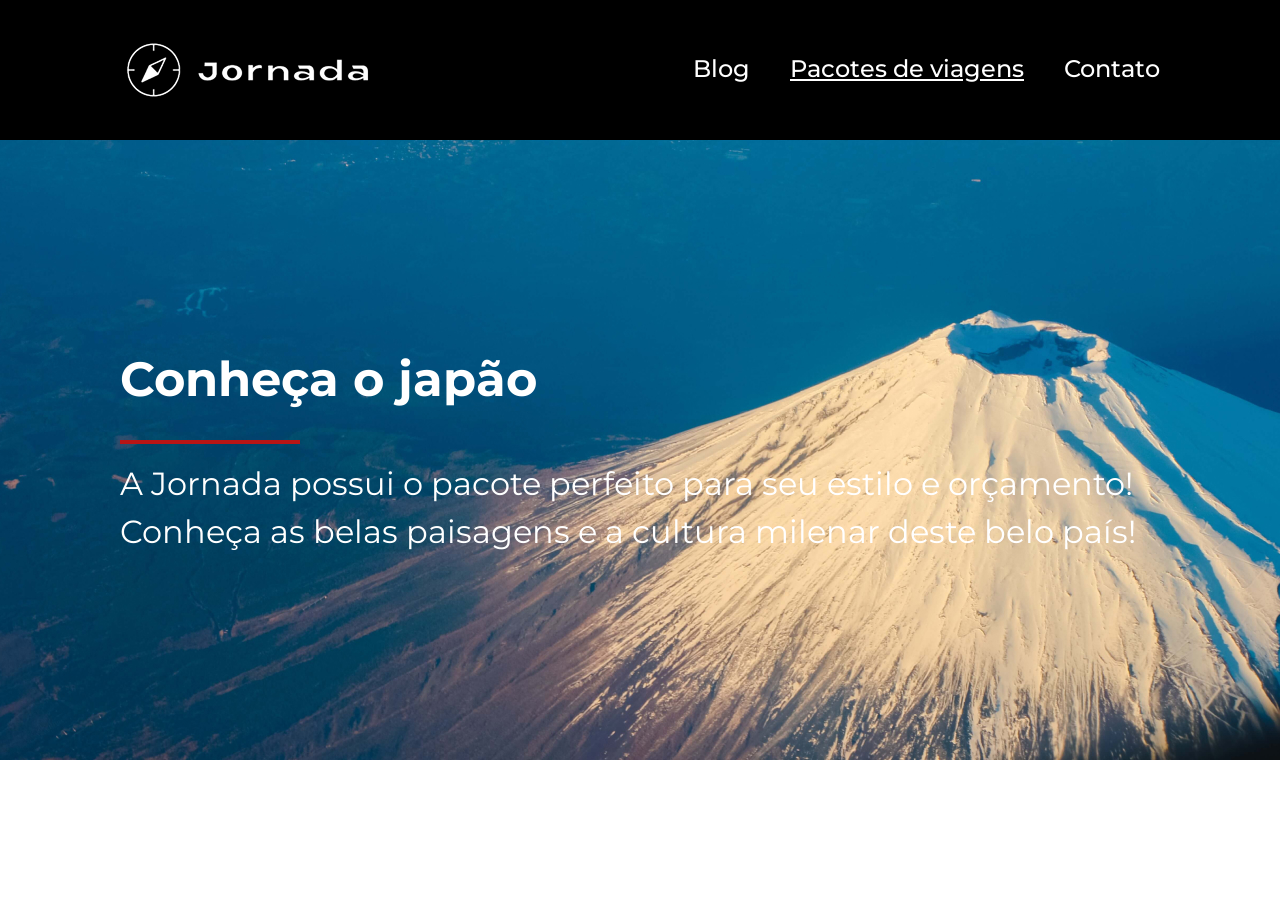
==== destino-japao.html @ af7b91e5 "finaliza header e hero do html de japao" ====
<!doctype html>
<html lang="pt-br">
  <head>
    <meta charset="UTF-8" />
    <meta name="viewport" content="width=device-width, initial-scale=1.0" />

    <link rel="icon" href="favico_branca.svg" />
    <link rel="stylesheet" href="css/destinos/japao.css" />
    <title>Jornada-Viagens-Japão</title>
  </head>
  <body>
    <header class="first">
      <a class="logo" href="index.html" title="voltar para a pagina inicial">
        <img
          class="img-mobile"
          src="img/bussola-jornada-branca.png"
          alt="bussola do logo jornada Viagens na cor branca"
        />
        <img
          class="img-desktop"
          src="img/logo-desktop.png"
          alt="bussola do logo jornada Viagens na cor branca"
        />
      </a>
      <div class="navigation-menu">
        <label for="menu">
          <img src="img/menu.png" alt="menu" />
        </label>
        <input type="checkbox" id="menu" hidden />
        <nav>
          <ul class="list_links">
            <li>
              <a href="blog.html" target="_blank" title="acessar blog">Blog</a>
            </li>
            <li>
              <a
                class="pacotes"
                href="pacotes.html"
                target="_blank"
                title="acessar de pacotes de viagens"
                >Pacotes de viagens</a
              >
            </li>
            <li>
              <a href="contato.html" target="_blank" title="acessar contatos"
                >Contato</a
              >
            </li>
          </ul>
        </nav>
      </div>
    </header>
    <section class="hero">
      <div class="hero-img">
        <div class="section_title">
     <h1>Conheça o japão</h1>
     <hr>
     <p>A Jornada possui o pacote perfeito para seu estilo e orçamento! Conheça as belas paisagens e a  cultura milenar deste belo país!</p>
     </div>
      </div>
    </section>
  </body>
</html>
---- css/destinos/japao.css ----
@import url(../style.css);

.hero .hero-img{
    height: 460px;
    width: 100%;
    background: url(../../img/img_monte_fuji_japao_mobile.jpg) no-repeat;
    background-size: cover;
    padding: 65px 24px;
    box-sizing: border-box;
}
.section_title{
    margin: 0;
}
.hero .hero-img .section_title hr{
   margin: 32px 0 16px;
}
.hero .hero-img .section_title h1{
    color:var(--text-secondary-color);
    font-weight: var(--title-weigth);
    font-size: 48px;
}
.hero .hero-img .section_title p{
    color:var(--text-secondary-color);
    font-weight: var(--text-weigth);
    font-size: 20px;
    line-height: 32px;
}
@media screen and (min-width:768px){
    /* header */
    .navigation-menu nav ul li a.pacotes {
    text-decoration: underline;
}
/* hero */
.hero .hero-img{
    height: 620px;
    width: 100%;
    background: url(../../img/img_monte_fuji_japao_tablet_desktop_.jpg) no-repeat;
    background-size: cover;
    background-position: 70% center;
    padding: 210px 69px  108px 120px;
}
.hero .hero-img .section_title p{
    font-size: 32px;
    line-height: 150%;
}
}
@media screen and (min-width:1440px){
    .section_title{
    width: 580px;
}
}
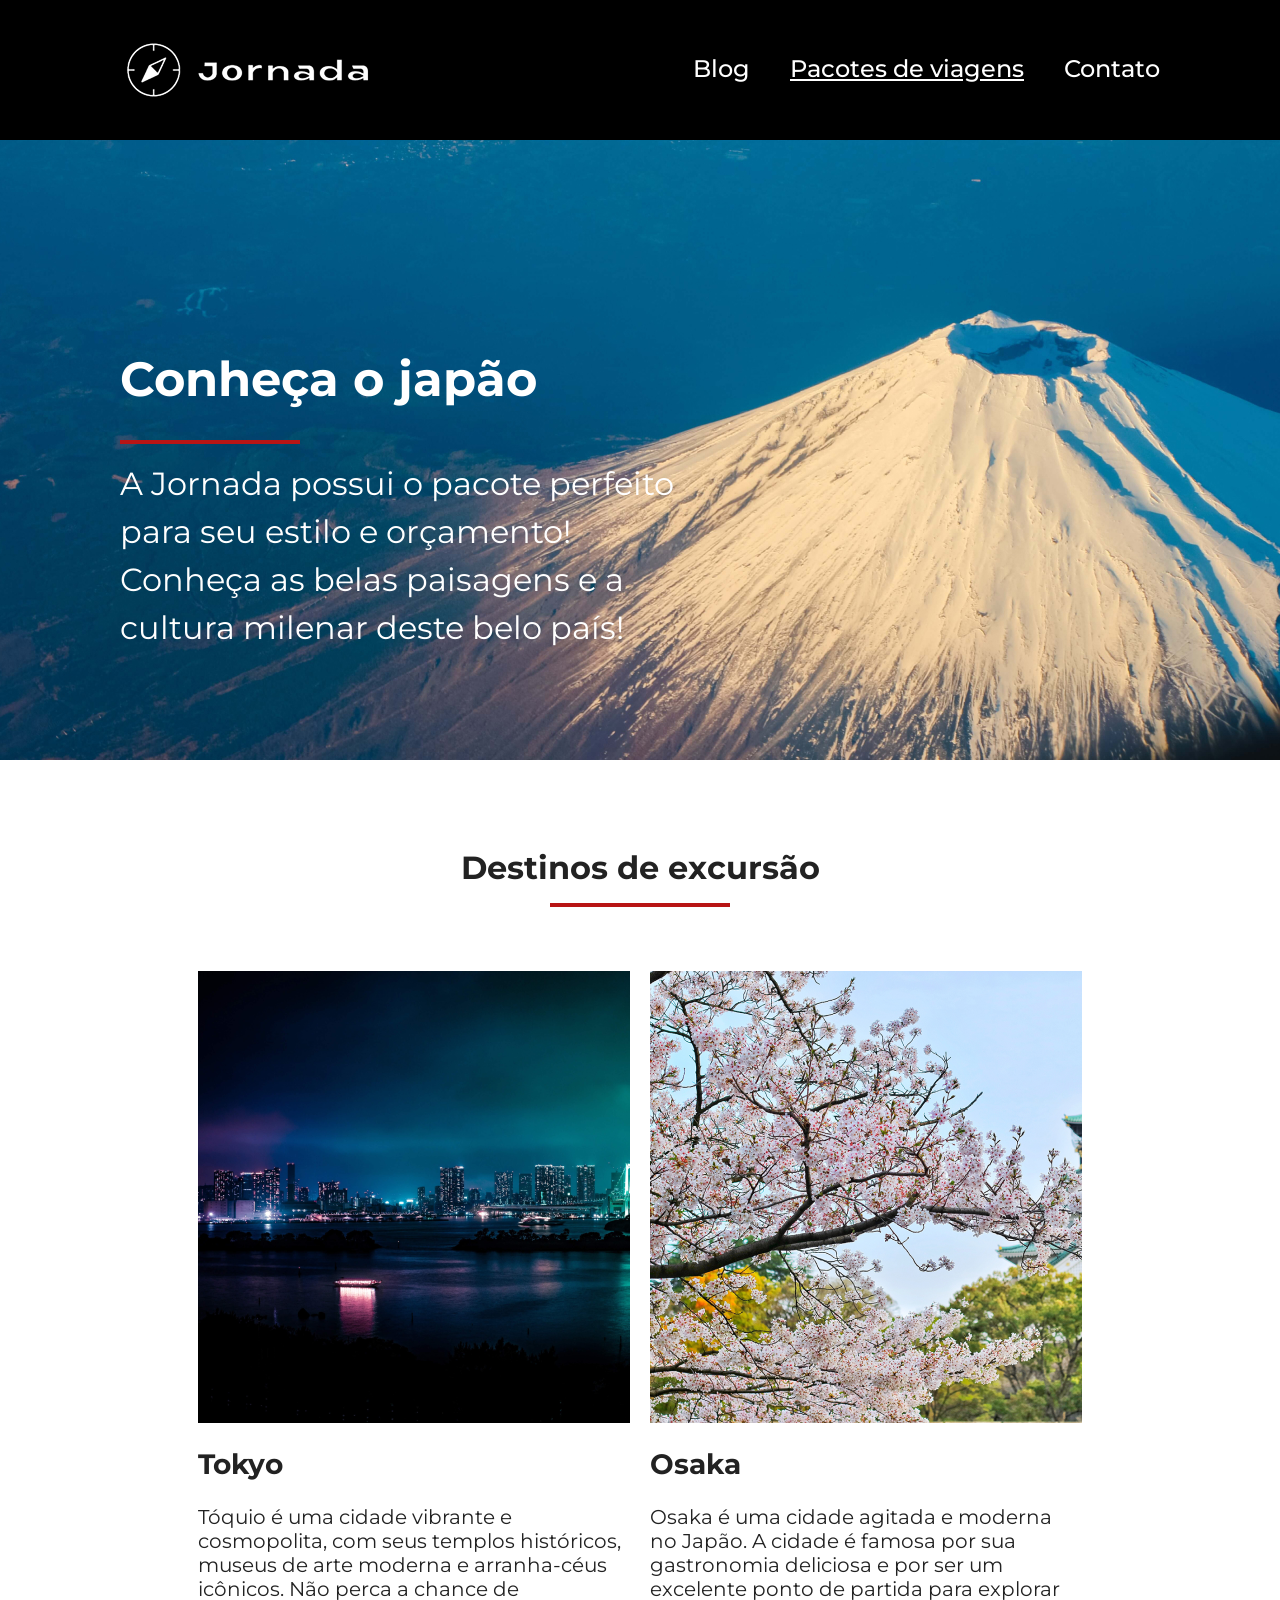
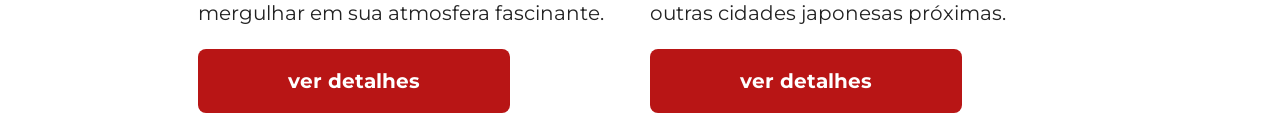
==== commit bb13389c: "termina destinations do html do japao" ====
--- a/destino-japao.html
+++ b/destino-japao.html
@@ -53,11 +53,52 @@
     <section class="hero">
       <div class="hero-img">
         <div class="section_title">
-     <h1>Conheça o japão</h1>
-     <hr>
-     <p>A Jornada possui o pacote perfeito para seu estilo e orçamento! Conheça as belas paisagens e a  cultura milenar deste belo país!</p>
-     </div>
+          <h1>Conheça o japão</h1>
+          <hr />
+          <p>
+            A Jornada possui o pacote perfeito para seu estilo e orçamento!
+            Conheça as belas paisagens e a cultura milenar deste belo país!
+          </p>
+        </div>
       </div>
     </section>
+
+    <section class="destinations">
+      <div class="section_title">
+        <h2>Destinos de excursão</h2>
+        <hr />
+      </div>
+      <div class="destination-items">
+        <article class="item">
+          <header>
+            <div class="img_item tokyo"></div>
+            <h4>Tokyo</h4>
+            <p>
+              Tóquio é uma cidade vibrante e cosmopolita, com seus templos
+              históricos, museus de arte moderna e arranha-céus icônicos. Não
+              perca a chance de mergulhar em sua atmosfera fascinante.
+            </p>
+          </header>
+          <footer>
+            <a href="#" class="button">ver detalhes</a>
+          </footer>
+        </article>
+        <article class="item">
+          <header>
+            <div class="img_item osaka"></div>
+            <h4>Osaka</h4>
+            <p>
+              Osaka é uma cidade agitada e moderna no Japão. A cidade é famosa
+              por sua gastronomia deliciosa e por ser um excelente ponto de
+              partida para explorar outras cidades japonesas próximas.
+            </p>
+          </header>
+          <footer>
+            <a href="#" class="button">ver detalhes</a>
+          </footer>
+        </article>
+      </div>
+    </section>
+
   </body>
 </html>
--- a/css/destinos/japao.css
+++ b/css/destinos/japao.css
@@ -25,11 +25,19 @@
     font-size: 20px;
     line-height: 32px;
 }
+/* destination */
+.destinations{
+    margin-top: 88px;
+}
+.destinations .section_title h2{
+   padding: 0px 60px;
+}
 @media screen and (min-width:768px){
     /* header */
     .navigation-menu nav ul li a.pacotes {
     text-decoration: underline;
 }
+
 /* hero */
 .hero .hero-img{
     height: 620px;
@@ -39,13 +47,15 @@
     background-position: 70% center;
     padding: 210px 69px  108px 120px;
 }
+
 .hero .hero-img .section_title p{
     font-size: 32px;
     line-height: 150%;
 }
 }
-@media screen and (min-width:1440px){
-    .section_title{
+
+@media screen and (min-width:1024px){
+    .hero .section_title{
     width: 580px;
 }
 }
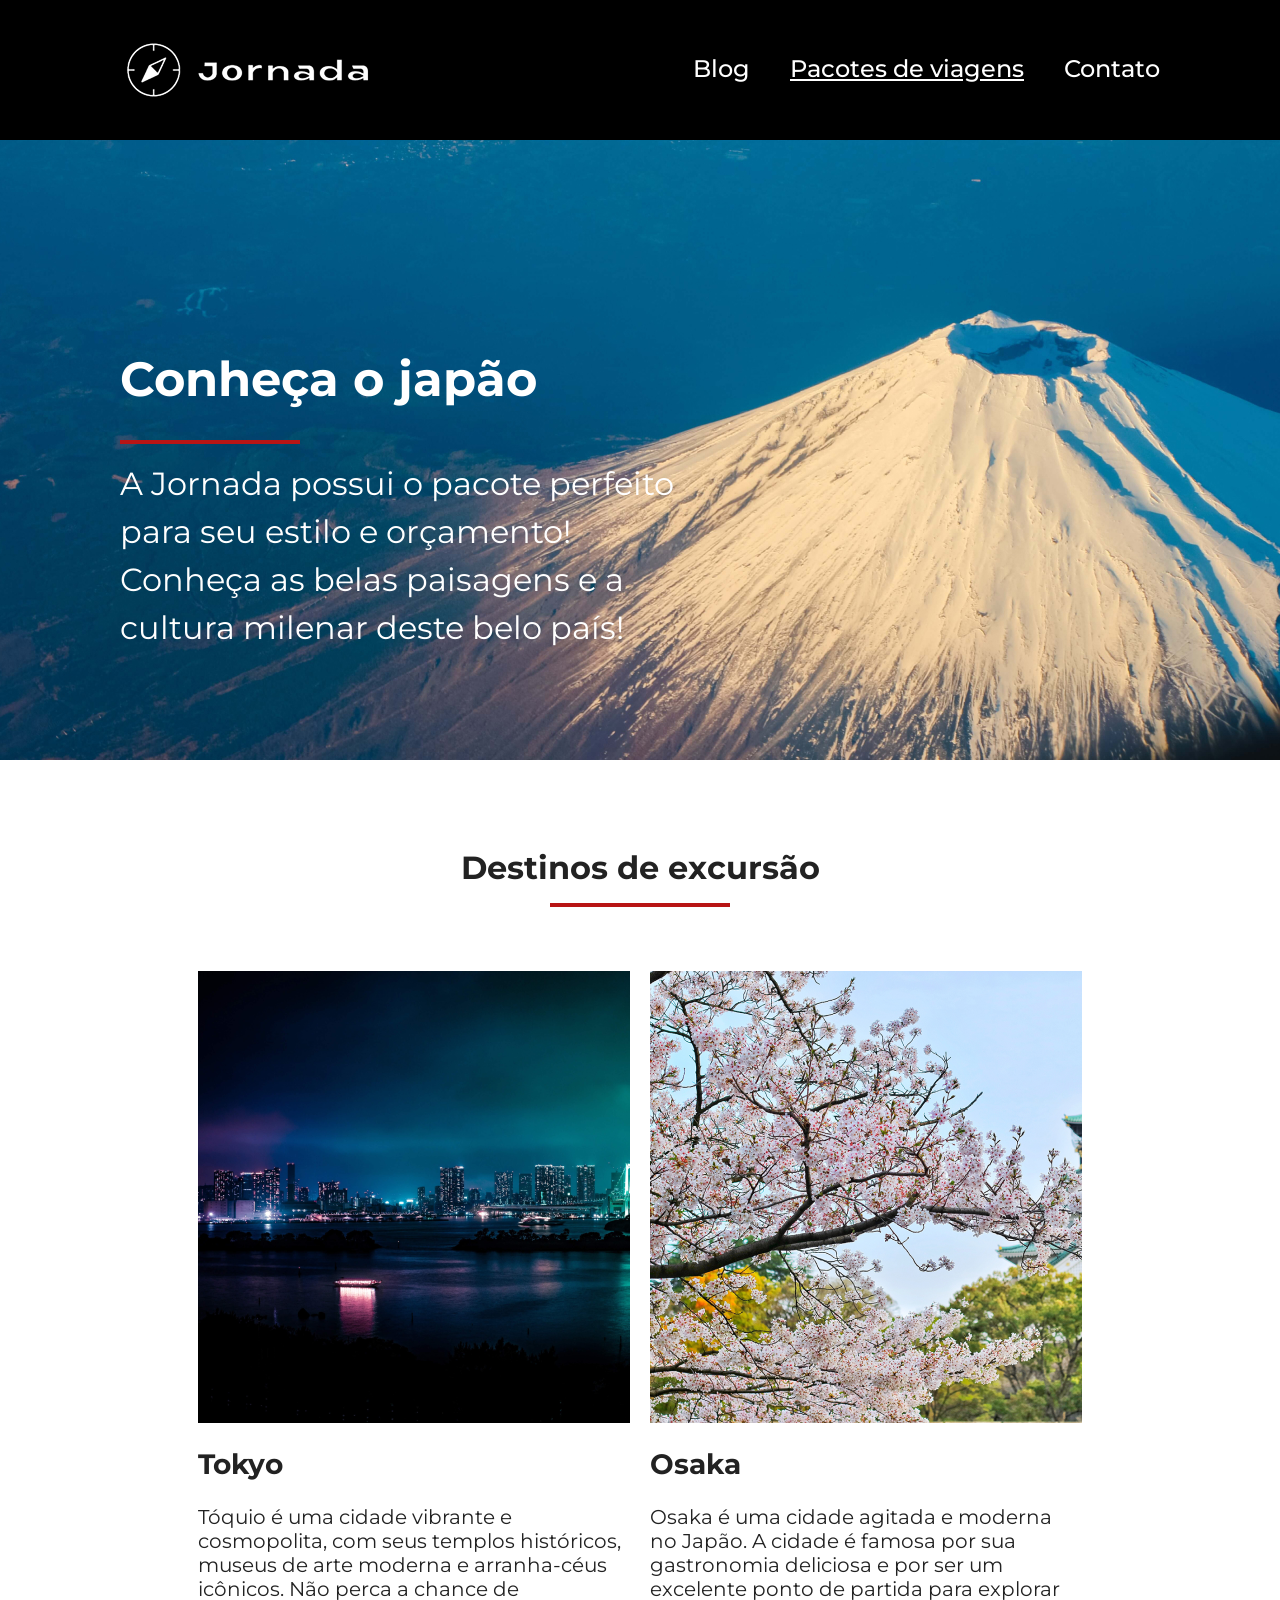
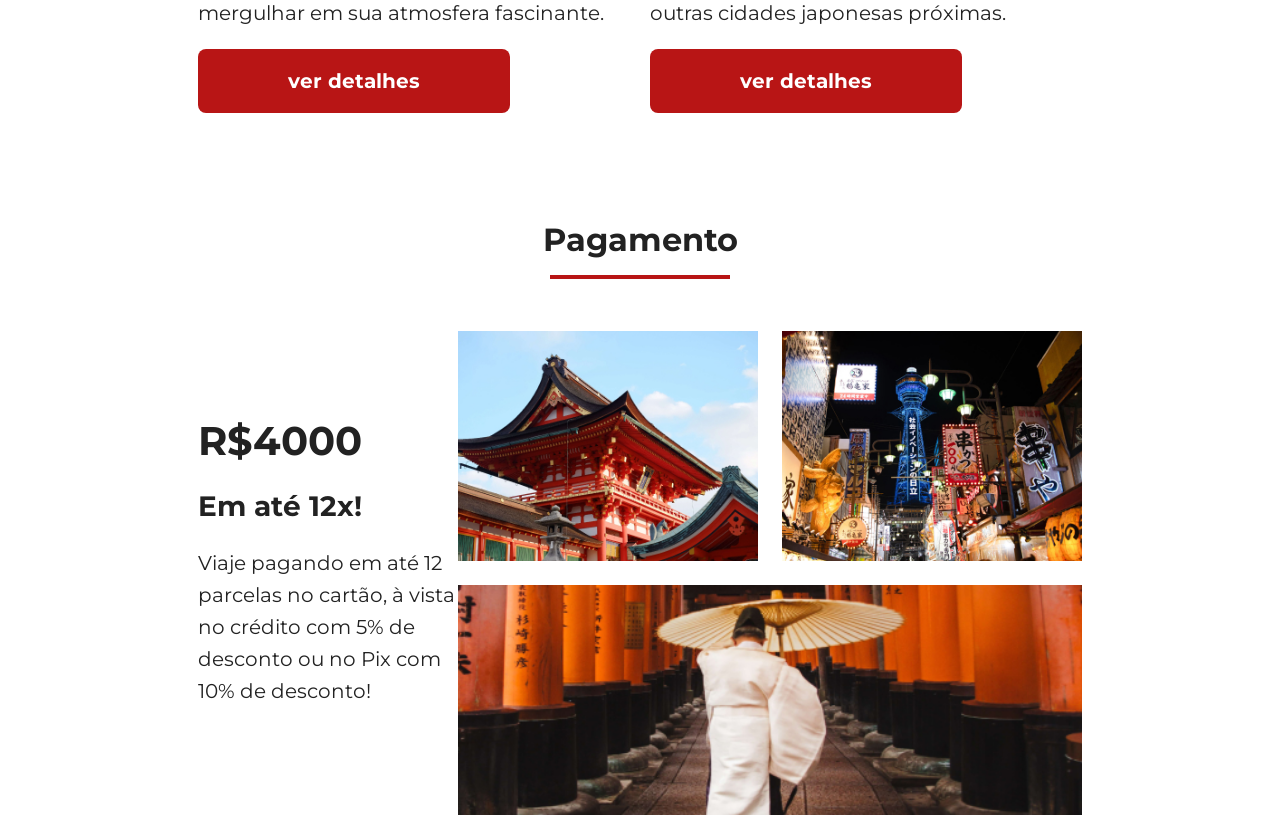
==== commit b77d132e: "termina a parte de payments" ====
--- a/destino-japao.html
+++ b/destino-japao.html
@@ -9,6 +9,7 @@
     <title>Jornada-Viagens-Japão</title>
   </head>
   <body>
+
     <header class="first">
       <a class="logo" href="index.html" title="voltar para a pagina inicial">
         <img
@@ -50,6 +51,7 @@
         </nav>
       </div>
     </header>
+
     <section class="hero">
       <div class="hero-img">
         <div class="section_title">
@@ -100,5 +102,26 @@
       </div>
     </section>
 
+     <section class="payments">
+      <div class="section_title">
+        <h2>Pagamento</h2>
+        <hr />
+      </div>
+      <div class="payments_contain">
+        <div class="payments-forms">
+          <h2>R$4000</h2>
+          <h4>Em até 12x!</h4>
+          <p>
+           Viaje pagando em até 12 parcelas no cartão, à vista no crédito com 5% de desconto ou no Pix com 10% de desconto! 
+          </p>
+        </div>
+        <div class="img-payments">
+          <div class="img_menor img1"></div>
+          <div class="img_menor img2"></div>
+          <div class="img_maior"></div>
+        </div>
+      </div>
+    </section>
+
   </body>
 </html>
--- a/css/destinos/japao.css
+++ b/css/destinos/japao.css
@@ -32,12 +32,31 @@
 .destinations .section_title h2{
    padding: 0px 60px;
 }
+/* payments */
+.payments .payments_contain .payments-forms h2{
+    font-weight: var(--title-weigth);
+    font-size: 40px;
+    margin-bottom: 24px;
+}
+.payments .payments_contain .img-payments .img_menor.img1{
+background-image: url(../../img/templo.japan.jpg);
+background-position: 60% center;
+}
+.payments .payments_contain .img-payments .img_menor.img2{
+    background-image: url(../../img/tokyo.japan.jpg);
+    background-position: 60% center;
+}
+.payments .payments_contain .img-payments .img_maior{
+    background-image: url(../../img/woman.japan.jpg);
+    background-position: 60% center;
+}
+
+
 @media screen and (min-width:768px){
     /* header */
     .navigation-menu nav ul li a.pacotes {
     text-decoration: underline;
 }
-
 /* hero */
 .hero .hero-img{
     height: 620px;
@@ -58,4 +77,10 @@
     .hero .section_title{
     width: 580px;
 }
+/* payments */
+.payments-forms {
+        display: flex;
+        flex-direction: column;
+        justify-content: center;
+    }
 }
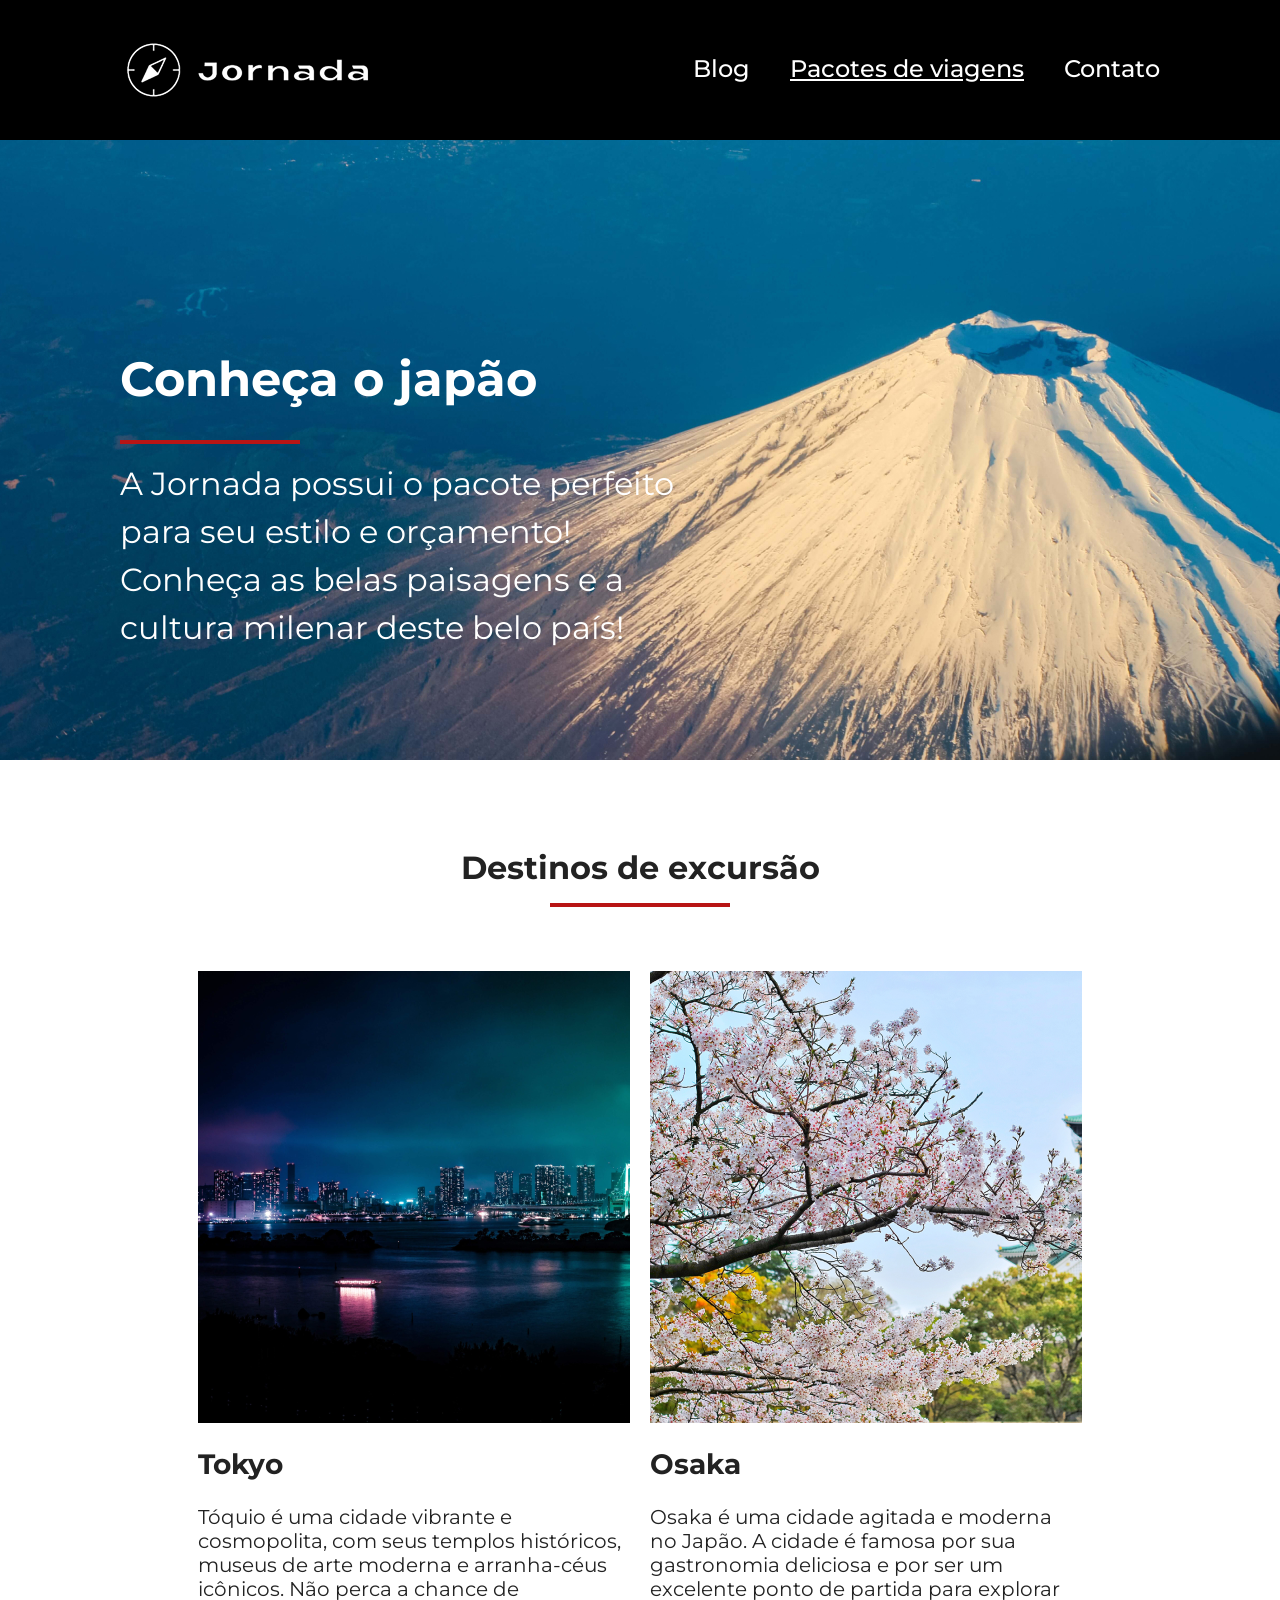
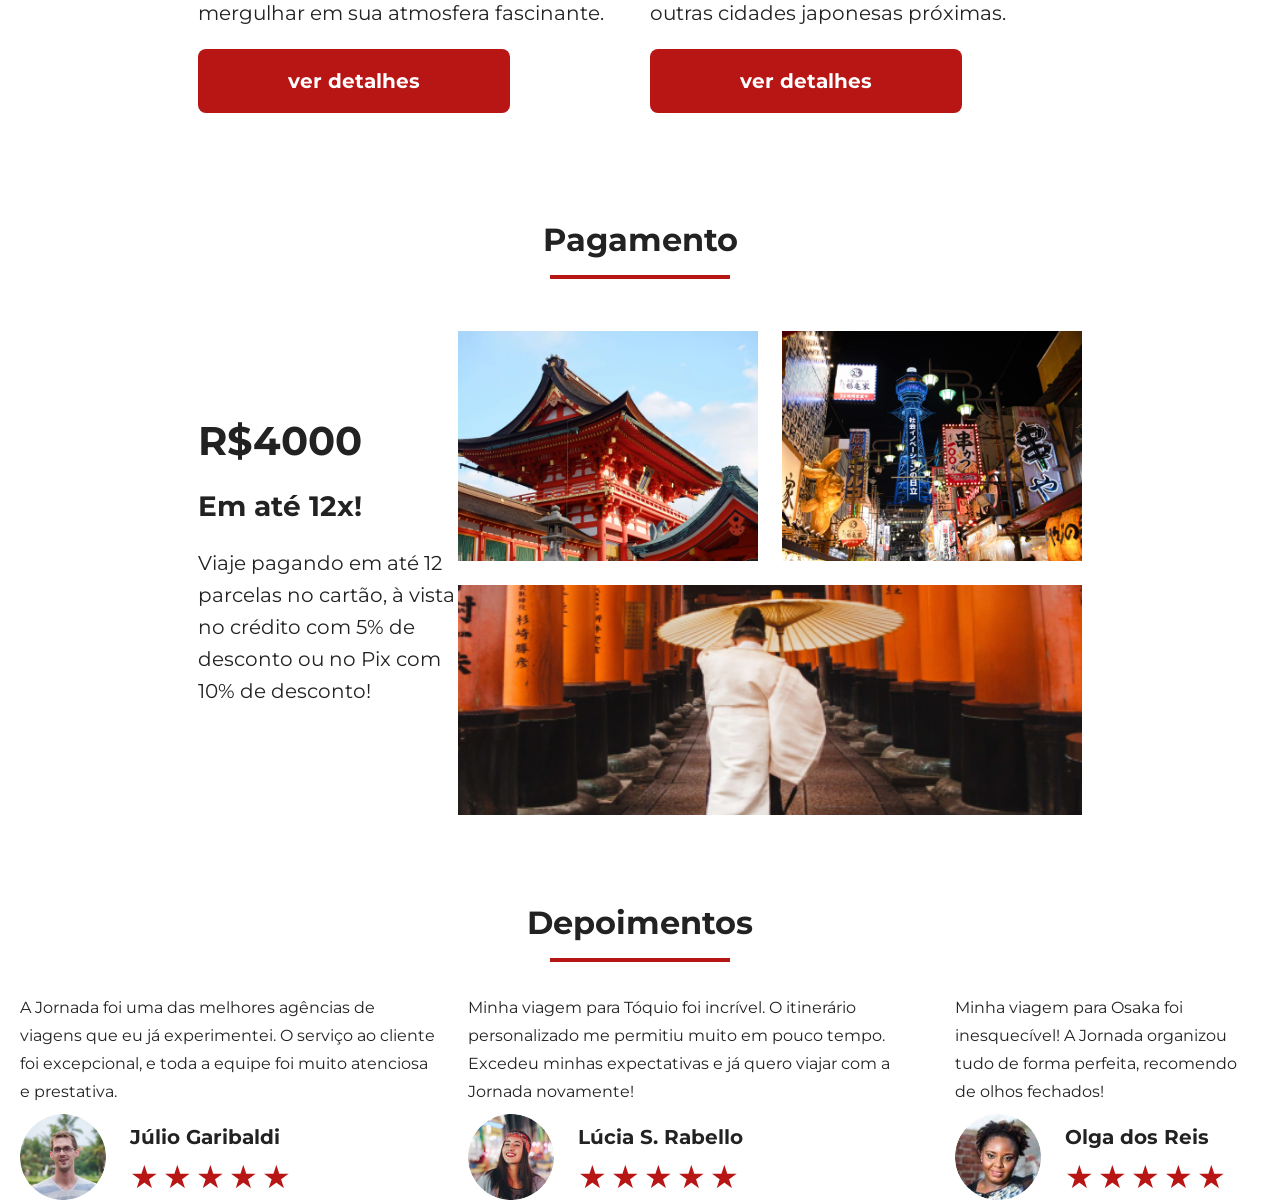
==== commit 6936c6e9: "termina secao de depoimentos" ====
--- a/destino-japao.html
+++ b/destino-japao.html
@@ -9,7 +9,6 @@
     <title>Jornada-Viagens-Japão</title>
   </head>
   <body>
-
     <header class="first">
       <a class="logo" href="index.html" title="voltar para a pagina inicial">
         <img
@@ -102,7 +101,7 @@
       </div>
     </section>
 
-     <section class="payments">
+    <section class="payments">
       <div class="section_title">
         <h2>Pagamento</h2>
         <hr />
@@ -112,7 +111,8 @@
           <h2>R$4000</h2>
           <h4>Em até 12x!</h4>
           <p>
-           Viaje pagando em até 12 parcelas no cartão, à vista no crédito com 5% de desconto ou no Pix com 10% de desconto! 
+            Viaje pagando em até 12 parcelas no cartão, à vista no crédito com
+            5% de desconto ou no Pix com 10% de desconto!
           </p>
         </div>
         <div class="img-payments">
@@ -123,5 +123,90 @@
       </div>
     </section>
 
+    <section class="testimonials">
+      <div class="section_title">
+        <h2>Depoimentos</h2>
+        <hr />
+      </div>
+
+      <div class="testimonial_container">
+        <article>
+          <header>
+            <p>
+              A Jornada foi uma das melhores agências de viagens que eu já
+              experimentei. O serviço ao cliente foi excepcional, e toda a
+              equipe foi muito atenciosa e prestativa.
+            </p>
+          </header>
+          <footer>
+            <img
+              src="img/julio.japan.jpg"
+              alt="imagem de perfil da cliente Talita Villas Boas"
+            />
+            <div class="profile_content">
+              <h4>Júlio Garibaldi</h4>
+              <div class="ratting">
+                <span class="star">★</span>
+                <span class="star">★</span>
+                <span class="star">★</span>
+                <span class="star">★</span>
+                <span class="star">★</span>
+              </div>
+            </div>
+          </footer>
+        </article>
+
+        <article>
+          <header>
+            <p>
+              Minha viagem para Tóquio foi incrível. O itinerário personalizado
+              me permitiu muito em pouco tempo. Excedeu minhas expectativas e já
+              quero viajar com a Jornada novamente!
+            </p>
+          </header>
+          <footer>
+            <img
+              src="img/lucia.japan.jpg"
+              alt="imagem de perfil do cliente Amari Salin"
+            />
+            <div class="profile_content">
+              <h4>Lúcia S. Rabello</h4>
+              <div class="ratting">
+                <span class="star">★</span>
+                <span class="star">★</span>
+                <span class="star">★</span>
+                <span class="star">★</span>
+                <span class="star">★</span>
+              </div>
+            </div>
+          </footer>
+        </article>
+
+        <article>
+          <header>
+            <p>
+              Minha viagem para Osaka foi inesquecível! A Jornada organizou tudo
+              de forma perfeita, recomendo de olhos fechados!
+            </p>
+          </header>
+          <footer>
+            <img
+              src="img/olga.japan.jpg"
+              alt="imagem de perfil do cliente Lauro B. Matos"
+            />
+            <div class="profile_content">
+              <h4>Olga dos Reis</h4>
+              <div class="ratting">
+                <span class="star">★</span>
+                <span class="star">★</span>
+                <span class="star">★</span>
+                <span class="star">★</span>
+                <span class="star">★</span>
+              </div>
+            </div>
+          </footer>
+        </article>
+      </div>
+    </section>
   </body>
 </html>
--- a/css/destinos/japao.css
+++ b/css/destinos/japao.css
@@ -1,86 +1,86 @@
 @import url(../style.css);
 
-.hero .hero-img{
-    height: 460px;
-    width: 100%;
-    background: url(../../img/img_monte_fuji_japao_mobile.jpg) no-repeat;
-    background-size: cover;
-    padding: 65px 24px;
-    box-sizing: border-box;
+.hero .hero-img {
+  height: 460px;
+  width: 100%;
+  background: url(../../img/img_monte_fuji_japao_mobile.jpg) no-repeat;
+  background-size: cover;
+  padding: 65px 24px;
+  box-sizing: border-box;
 }
-.section_title{
-    margin: 0;
+.section_title {
+  margin: 0;
 }
-.hero .hero-img .section_title hr{
-   margin: 32px 0 16px;
+.hero .hero-img .section_title hr {
+  margin: 32px 0 16px;
 }
-.hero .hero-img .section_title h1{
-    color:var(--text-secondary-color);
-    font-weight: var(--title-weigth);
-    font-size: 48px;
+.hero .hero-img .section_title h1 {
+  color: var(--text-secondary-color);
+  font-weight: var(--title-weigth);
+  font-size: 48px;
 }
-.hero .hero-img .section_title p{
-    color:var(--text-secondary-color);
-    font-weight: var(--text-weigth);
-    font-size: 20px;
-    line-height: 32px;
+.hero .hero-img .section_title p {
+  color: var(--text-secondary-color);
+  font-weight: var(--text-weigth);
+  font-size: 20px;
+  line-height: 32px;
 }
 /* destination */
-.destinations{
-    margin-top: 88px;
+.destinations {
+  margin-top: 88px;
 }
-.destinations .section_title h2{
-   padding: 0px 60px;
+.destinations .section_title h2 {
+  padding: 0px 60px;
 }
 /* payments */
-.payments .payments_contain .payments-forms h2{
-    font-weight: var(--title-weigth);
-    font-size: 40px;
-    margin-bottom: 24px;
+.payments .payments_contain .payments-forms h2 {
+  font-weight: var(--title-weigth);
+  font-size: 40px;
+  margin-bottom: 24px;
 }
-.payments .payments_contain .img-payments .img_menor.img1{
-background-image: url(../../img/templo.japan.jpg);
-background-position: 60% center;
+.payments .payments_contain .img-payments .img_menor.img1 {
+  background-image: url(../../img/templo.japan.jpg);
+  background-position: 60% center;
 }
-.payments .payments_contain .img-payments .img_menor.img2{
-    background-image: url(../../img/tokyo.japan.jpg);
-    background-position: 60% center;
+.payments .payments_contain .img-payments .img_menor.img2 {
+  background-image: url(../../img/tokyo.japan.jpg);
+  background-position: 60% center;
 }
-.payments .payments_contain .img-payments .img_maior{
-    background-image: url(../../img/woman.japan.jpg);
-    background-position: 60% center;
+.payments .payments_contain .img-payments .img_maior {
+  background-image: url(../../img/woman.japan.jpg);
+  background-position: 60% center;
 }
 
-
-@media screen and (min-width:768px){
-    /* header */
-    .navigation-menu nav ul li a.pacotes {
+@media screen and (min-width: 768px) {
+  /* header */
+  .navigation-menu nav ul li a.pacotes {
     text-decoration: underline;
-}
-/* hero */
-.hero .hero-img{
+  }
+  /* hero */
+  .hero .hero-img {
     height: 620px;
     width: 100%;
-    background: url(../../img/img_monte_fuji_japao_tablet_desktop_.jpg) no-repeat;
+    background: url(../../img/img_monte_fuji_japao_tablet_desktop_.jpg)
+      no-repeat;
     background-size: cover;
     background-position: 70% center;
-    padding: 210px 69px  108px 120px;
+    padding: 210px 69px 108px 120px;
+  }
+
+  .hero .hero-img .section_title p {
+    font-size: 32px;
+    line-height: 150%;
+  }
 }
 
-.hero .hero-img .section_title p{
-    font-size: 32px;
-    line-height: 150%;
+@media screen and (min-width: 1024px) {
+  .hero .section_title {
+    width: 580px;
+  }
+  /* payments */
+  .payments-forms {
+    display: flex;
+    flex-direction: column;
+    justify-content: center;
+  }
 }
-}
-
-@media screen and (min-width:1024px){
-    .hero .section_title{
-    width: 580px;
-}
-/* payments */
-.payments-forms {
-        display: flex;
-        flex-direction: column;
-        justify-content: center;
-    }
-}
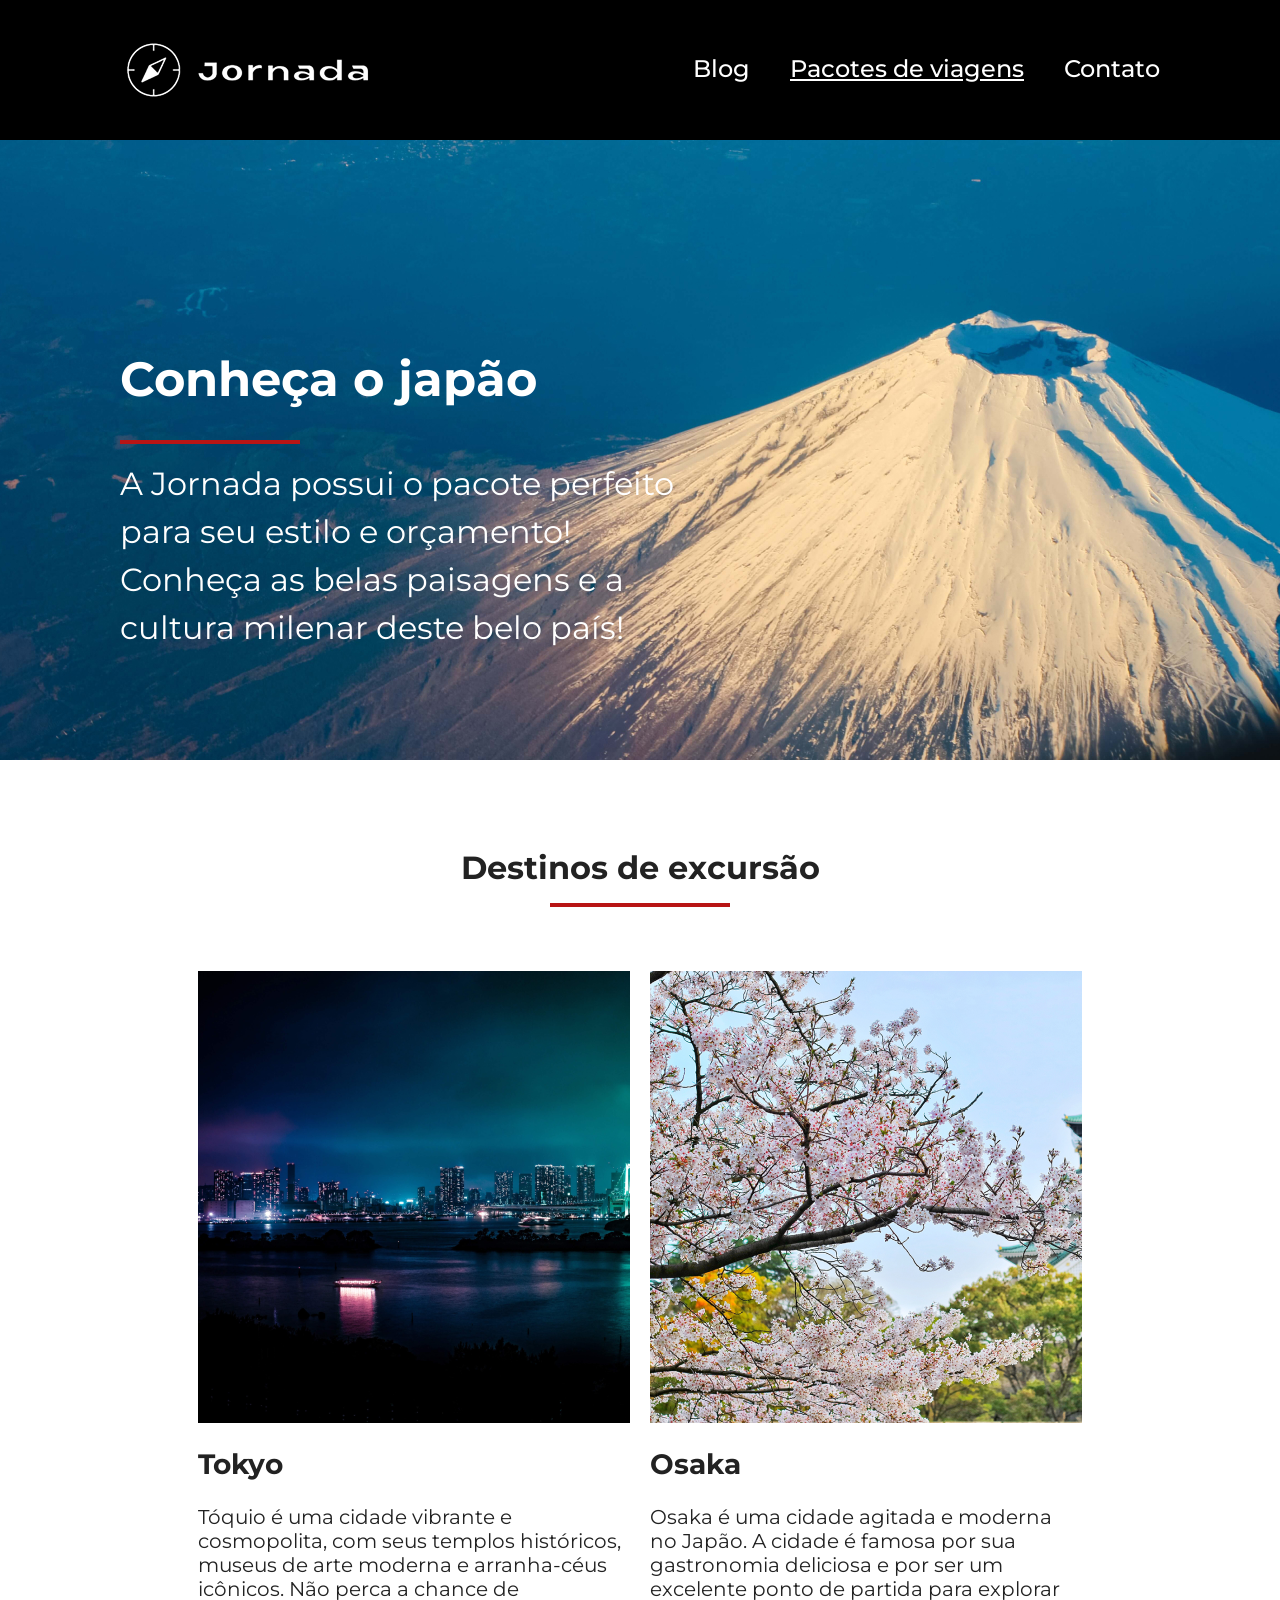
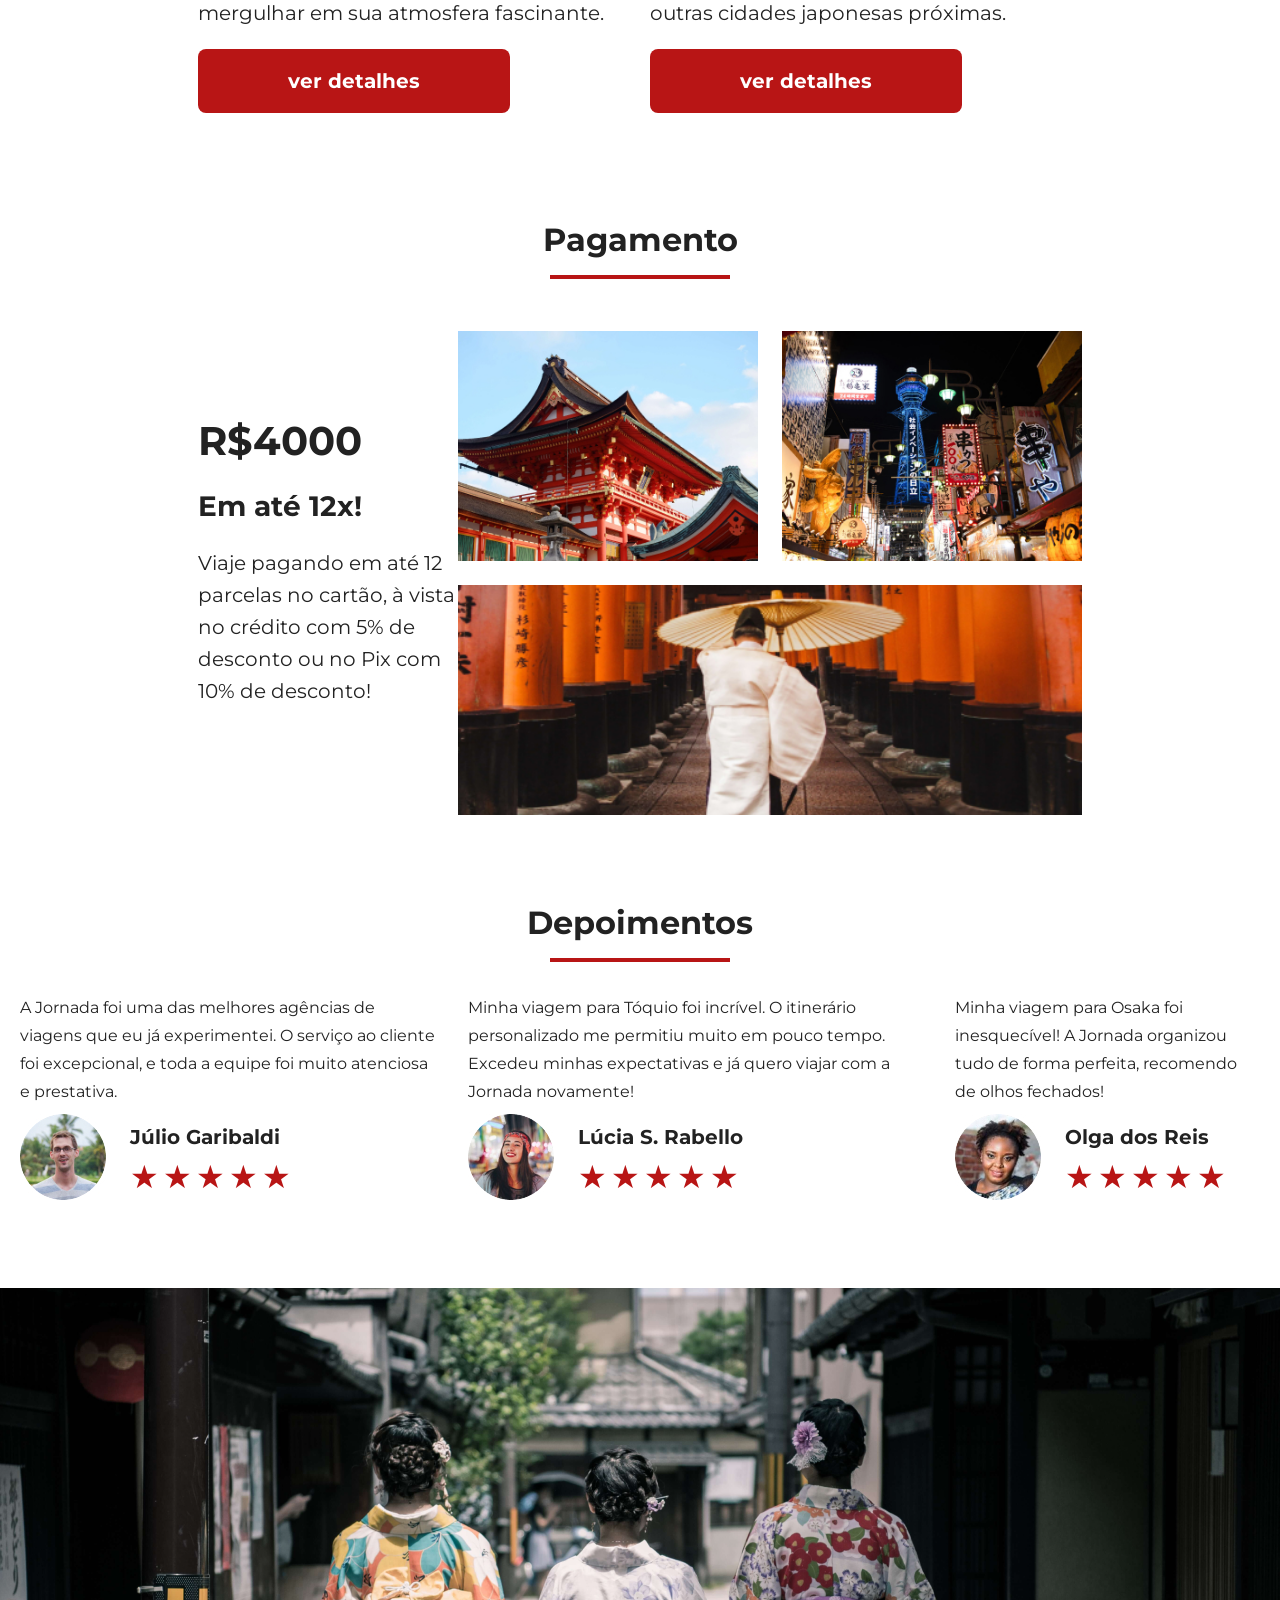
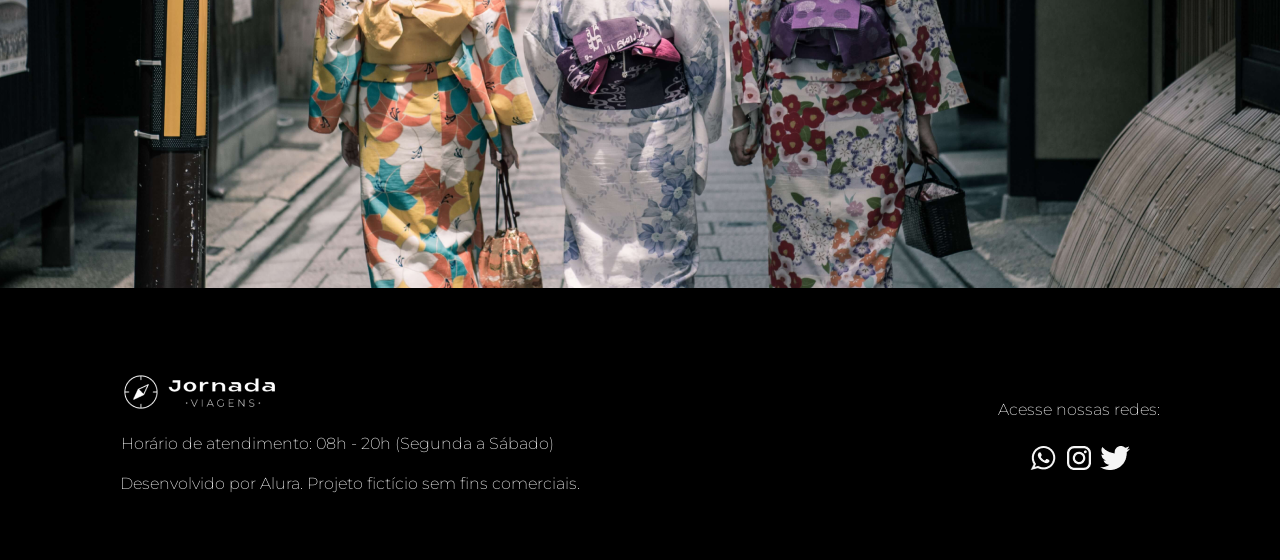
==== commit c75abf92: "finaliza footer do destinos.japao" ====
--- a/destino-japao.html
+++ b/destino-japao.html
@@ -208,5 +208,46 @@
         </article>
       </div>
     </section>
+
+    <footer class="footer_body">
+      <div class="footer_img"></div>
+      <div class="footer_container">
+        <div class="footer_information">
+          <div class="footer_additionals">
+            <img
+              class="logo-jornada-viagens"
+              src="img/Logo-branco.png"
+              alt="logo da empresa jornada viagens"
+            />
+            <h2 class="h2_p">
+              Horário de atendimento: 08h - 20h (Segunda a Sábado)
+            </h2>
+            <h2>
+              Desenvolvido por Alura. Projeto fictício sem fins comerciais.
+            </h2>
+          </div>
+          <div class="img_redes">
+            <h2>Acesse nossas redes:</h2>
+            <div class="redes">
+              <img
+                class="whatsapp"
+                src="img/whatsapp.png"
+                alt="logo da empresa whatsapp"
+              />
+              <img
+                class="instragam"
+                src="img/instragam.png"
+                alt="logo da empresa instragam"
+              />
+              <img
+                class="twiter"
+                src="img/twiter.png"
+                alt="logo da empresa twitter"
+              />
+            </div>
+          </div>
+        </div>
+      </div>
+    </footer>
   </body>
 </html>
--- a/css/destinos/japao.css
+++ b/css/destinos/japao.css
@@ -51,6 +51,10 @@
   background-position: 60% center;
 }
 
+/* footer */
+.footer_img{
+   background-image: url(../../img/japanese_womans_japan_mobile.png);
+}
 @media screen and (min-width: 768px) {
   /* header */
   .navigation-menu nav ul li a.pacotes {
@@ -71,6 +75,10 @@
     font-size: 32px;
     line-height: 150%;
   }
+  /* footer */
+  .footer_img{
+   background-image: url(../../img/japanese_womans_japan_tablet_desktop.png);
+}
 }
 
 @media screen and (min-width: 1024px) {
@@ -83,4 +91,8 @@
     flex-direction: column;
     justify-content: center;
   }
+  /* footer */
+   .footer_img{
+   height: 600px;
 }
+}
